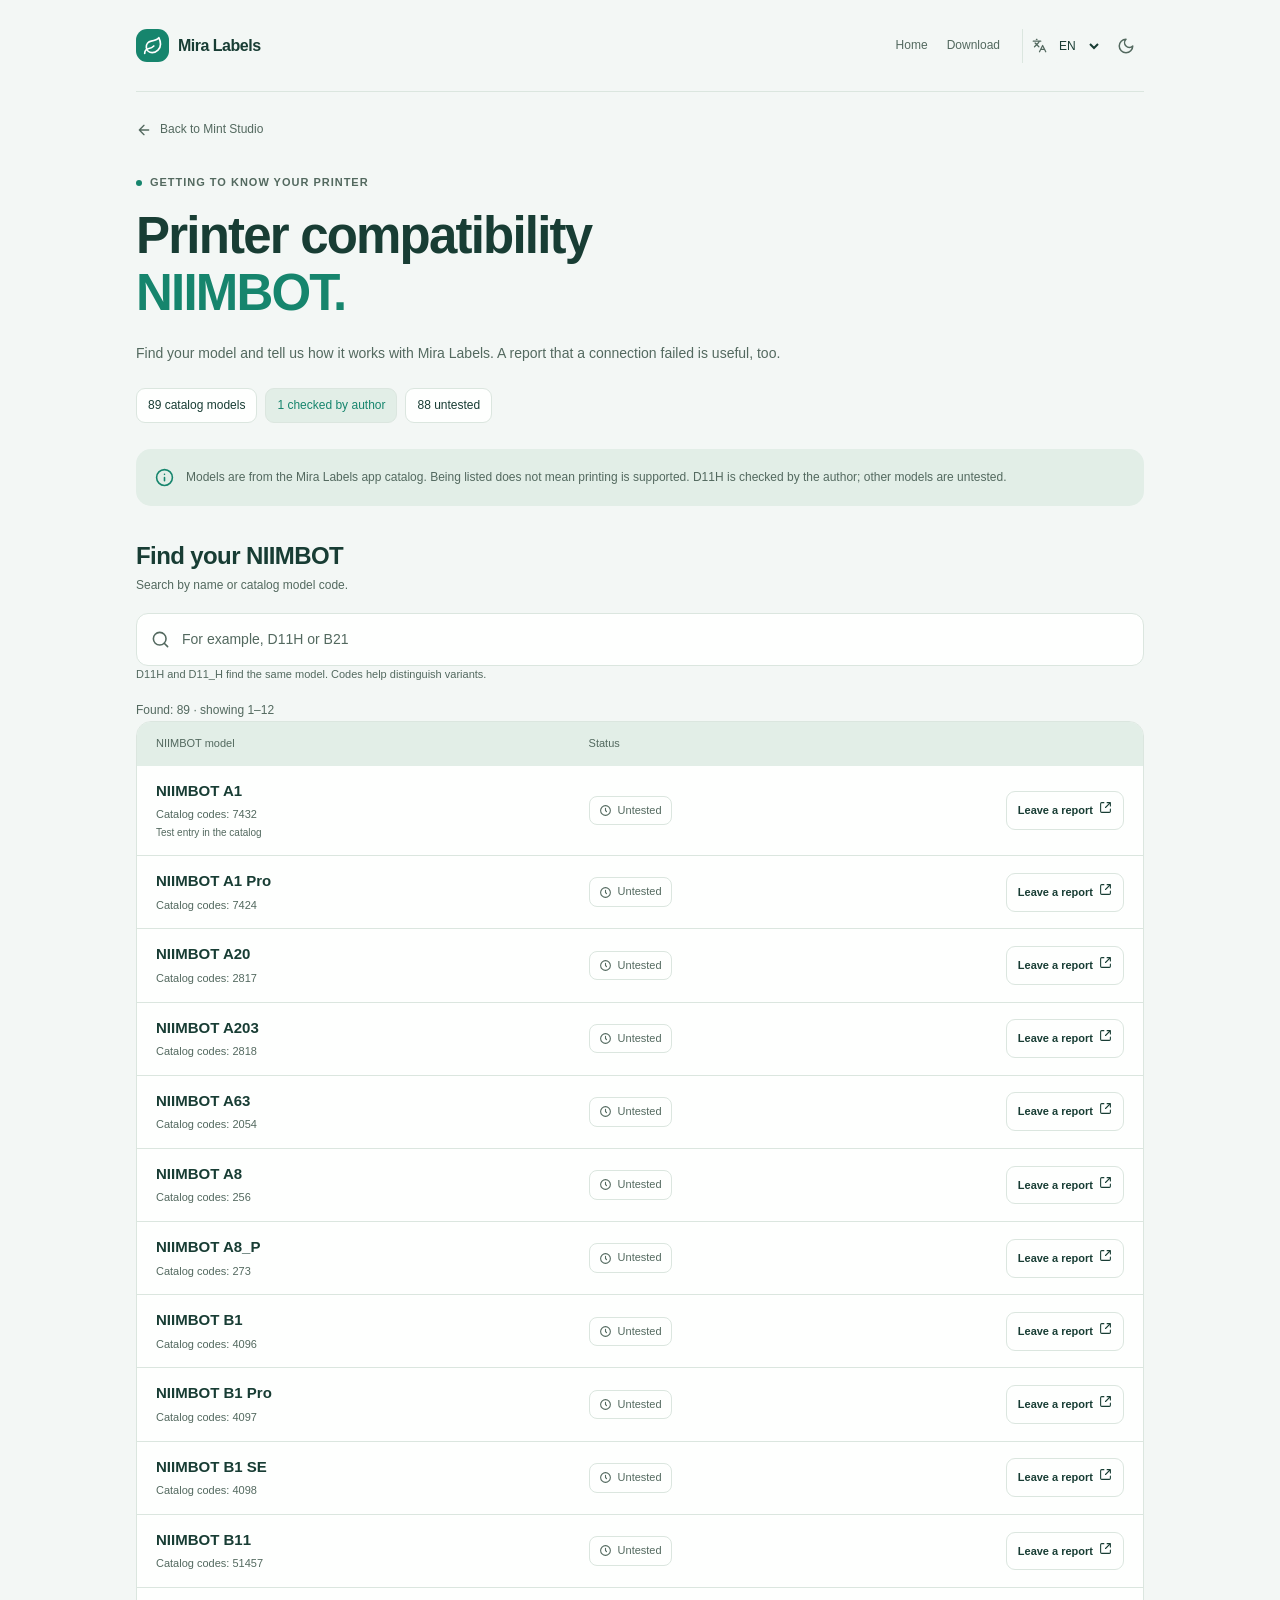
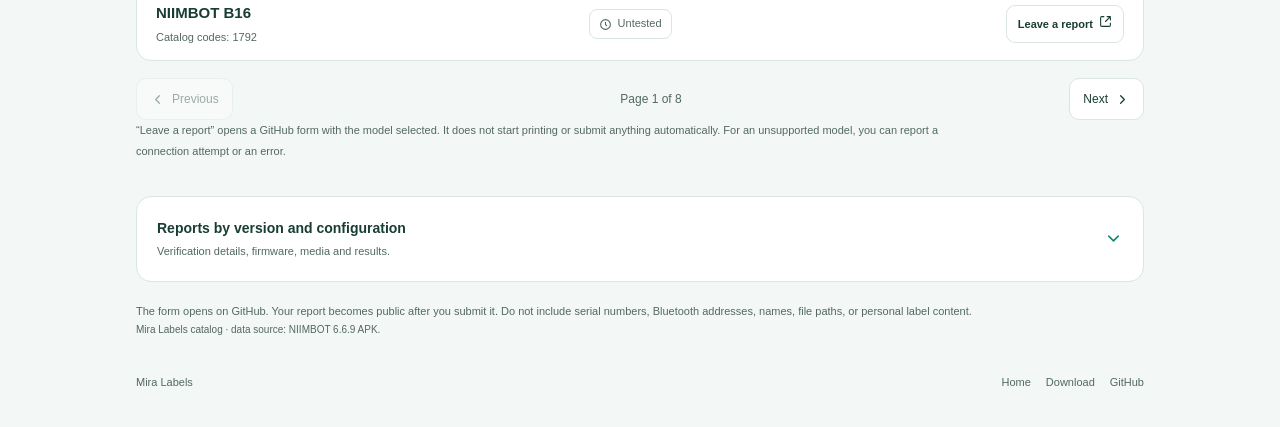
==== compatibility.html @ 4b09f917 "Add searchable compatibility catalog matching all 89 app models" ====
<!doctype html>
<html lang="ru" data-theme="light">
<head>
  <meta charset="utf-8">
  <meta name="viewport" content="width=device-width, initial-scale=1">
  <meta name="color-scheme" content="light dark">
  <meta name="description" content="Найдите свой принтер NIIMBOT в каталоге совместимости Мира Этикетки и оставьте отчёт. D11H проверен автором; остальные модели пока не проверены.">
  <title>Совместимость NIIMBOT — Мира Этикетки</title>
  <link rel="icon" type="image/svg+xml" href="assets/favicon.svg">
  <script src="assets/preferences.js?v=catalog-20261018"></script>
  <link rel="stylesheet" href="assets/site.css?v=catalog-20261018">
  <link rel="stylesheet" href="assets/compatibility.css?v=catalog-20261018">
  <link rel="stylesheet" href="assets/catalog-page.css?v=catalog-20261018">
  <script src="assets/models.js?v=catalog-20261018" defer></script>
  <script src="assets/registry.js?v=catalog-20261018" defer></script>
  <script src="assets/community.js?v=catalog-20261018" defer></script>
  <script src="assets/catalog-page.js?v=catalog-20261018" defer></script>
</head>
<body>
<div id="mira-label-landing">
  <div class="ml-page ml-catalog-page">
    <a class="ml-skip" href="#main" data-i18n="skipContent">Перейти к содержимому</a>
    <div class="ml-shell">
      <header class="ml-nav">
        <a class="ml-brand" href="./"><span class="ml-mark"><svg aria-hidden="true" focusable="false" xmlns="http://www.w3.org/2000/svg" width="24" height="24" viewBox="0 0 24 24" fill="none" stroke="currentColor" stroke-width="2" stroke-linecap="round" stroke-linejoin="round"><path d="M11 20A7 7 0 0 1 9.8 6.1C15.5 5 17 4.48 19 2c1 2 2 4.18 2 8 0 5.5-4.78 10-10 10Z"/><path d="M2 21c0-3 1.85-5.36 5.08-6C9.5 14.52 12 13 13 12"/></svg></span><span data-i18n="brand">Мира Этикетки</span></a>
        <nav class="ml-links" aria-label="Навигация" data-i18n-aria="navigation"><a href="./" data-i18n="home">На главную</a><a href="./#download" data-i18n="download">Скачать</a></nav>
        <div class="ml-nav-controls">
          <label class="ml-language"><svg aria-hidden="true" focusable="false" xmlns="http://www.w3.org/2000/svg" width="24" height="24" viewBox="0 0 24 24" fill="none" stroke="currentColor" stroke-width="2" stroke-linecap="round" stroke-linejoin="round"><path d="m5 8 6 6m-7 0 6-6 2-3M2 5h12M7 2h1m14 20-5-10-5 10M14 18h6"/></svg><select data-lang aria-label="Язык сайта"><option value="ru">RU</option><option value="en">EN</option><option value="zh-CN">中文</option></select></label>
          <button type="button" class="ml-theme" data-toggle-theme aria-label="Тёмная тема"><svg aria-hidden="true" focusable="false" xmlns="http://www.w3.org/2000/svg" width="24" height="24" viewBox="0 0 24 24" fill="none" stroke="currentColor" stroke-width="2" stroke-linecap="round" stroke-linejoin="round"><path d="M12 3a6 6 0 0 0 9 9 9 9 0 1 1-9-9Z"/></svg></button>
        </div>
      </header>
      <main id="main">
        <section class="ml-catalog-hero" aria-labelledby="catalog-title">
          <a class="ml-catalog-back" href="./"><svg aria-hidden="true" focusable="false" viewBox="0 0 24 24" fill="none" stroke="currentColor" stroke-width="2" stroke-linecap="round" stroke-linejoin="round"><path d="m12 19-7-7 7-7m-7 7h14"/></svg><span data-i18n="backHome">К Мятной студии</span></a>
          <div class="ml-kicker"><span class="ml-dot"></span><span data-i18n="catalogKicker">Знакомимся с вашим принтером</span></div>
          <h1 id="catalog-title" class="ml-title"><span data-i18n="catalogTitle">Совместимость принтеров</span><br><span class="ml-accent">NIIMBOT.</span></h1>
          <p class="ml-lede" data-i18n="catalogIntro">Найдите свою модель и расскажите, как она работает с Мира Этикетки. Даже отчёт о том, что подключиться не удалось, помогает.</p>
          <div class="ml-catalog-totals" aria-live="polite" data-catalog-totals></div>
        </section>

        <aside class="ml-catalog-notice"><svg aria-hidden="true" focusable="false" viewBox="0 0 24 24" fill="none" stroke="currentColor" stroke-width="2" stroke-linecap="round" stroke-linejoin="round"><circle cx="12" cy="12" r="10"/><path d="M12 16v-4m0-4h.01"/></svg><p data-i18n="catalogNotice">Здесь модели из каталога Мира Этикетки. Наличие в списке не означает готовую поддержку печати. D11H проверен автором; остальные модели пока не проверены.</p></aside>

        <section class="ml-catalog" aria-labelledby="models-title">
          <div class="ml-catalog-heading"><h2 id="models-title" data-i18n="modelsTitle">Найдите свой NIIMBOT</h2><p data-i18n="modelsHint">По названию или коду модели из каталога.</p></div>
          <div class="ml-catalog-tools">
            <label class="ml-catalog-search"><span class="ml-visually-hidden" data-i18n="searchLabel">Поиск принтера</span><svg aria-hidden="true" focusable="false" viewBox="0 0 24 24" fill="none" stroke="currentColor" stroke-width="2" stroke-linecap="round" stroke-linejoin="round"><circle cx="11" cy="11" r="8"/><path d="m21 21-4.3-4.3"/></svg><input type="search" data-catalog-search placeholder="Например, D11H или B21" aria-describedby="catalog-search-help" autocomplete="off" maxlength="100"><button type="button" data-catalog-clear aria-label="Очистить поиск" hidden><svg aria-hidden="true" focusable="false" viewBox="0 0 24 24" fill="none" stroke="currentColor" stroke-width="2" stroke-linecap="round"><path d="m18 6-12 12M6 6l12 12"/></svg></button></label>
            <p id="catalog-search-help" class="ml-catalog-search-help" data-i18n="searchHelp">D11H и D11_H найдут одну и ту же модель. Коды помогают отличить варианты.</p>
          </div>
          <p class="ml-catalog-count" role="status" aria-live="polite" aria-atomic="true" data-catalog-count>Загружаем каталог…</p>
          <div class="ml-catalog-error" data-catalog-error role="status" hidden></div>
          <div class="ml-catalog-empty" data-catalog-empty hidden><svg aria-hidden="true" focusable="false" viewBox="0 0 24 24" fill="none" stroke="currentColor" stroke-width="1.6" stroke-linecap="round"><circle cx="10" cy="10" r="7"/><path d="m21 21-5-5m-9-6h6"/></svg><h3 data-i18n="emptyTitle">Такую модель пока не нашли</h3><p data-i18n="emptyBody">Проверьте название на корпусе или попробуйте короткую часть названия.</p><button class="ml-button ml-secondary" type="button" data-empty-clear data-i18n="clearSearch">Очистить поиск</button></div>
          <table class="ml-model-table" data-catalog-table hidden>
            <caption class="ml-visually-hidden" data-i18n="tableCaption">Модели NIIMBOT и статус проверки Мира Этикетки</caption>
            <thead><tr><th scope="col" data-i18n="modelHeading">Модель NIIMBOT</th><th scope="col" data-i18n="statusHeading">Статус</th><th scope="col"><span class="ml-visually-hidden" data-i18n="actionHeading">Ваш отчёт</span></th></tr></thead>
            <tbody data-model-list></tbody>
          </table>
          <nav class="ml-catalog-pagination" data-catalog-pagination aria-label="Страницы каталога" hidden>
            <button type="button" data-page-prev><svg aria-hidden="true" focusable="false" viewBox="0 0 24 24" fill="none" stroke="currentColor" stroke-width="2" stroke-linecap="round" stroke-linejoin="round"><path d="m15 18-6-6 6-6"/></svg><span data-i18n="previous">Назад</span></button>
            <span data-page-label aria-live="polite" aria-atomic="true"></span>
            <button type="button" data-page-next><span data-i18n="next">Далее</span><svg aria-hidden="true" focusable="false" viewBox="0 0 24 24" fill="none" stroke="currentColor" stroke-width="2" stroke-linecap="round" stroke-linejoin="round"><path d="m9 18 6-6-6-6"/></svg></button>
          </nav>
          <p class="ml-catalog-report-note" data-i18n="reportNote">«Оставить отчёт» открывает форму GitHub с выбранной моделью. Это не запускает печать и ничего не отправляет автоматически. Для неподдерживаемой модели можно сообщить о подключении или ошибке.</p>
        </section>

        <details id="version-reports" class="ml-version-reports">
          <summary><span><strong data-i18n="versionReportsTitle">Отчёты по версиям и конфигурациям</strong><span data-i18n="versionReportsSummary">Подробности проверок, прошивки, бумага и результаты.</span></span><svg aria-hidden="true" focusable="false" viewBox="0 0 24 24" fill="none" stroke="currentColor" stroke-width="2" stroke-linecap="round" stroke-linejoin="round"><path d="m6 9 6 6 6-6"/></svg></summary>
          <div class="ml-version-reports-body">
            <p class="ml-catalog-evidence-intro" data-i18n="communityIntro">Здесь собираются рассмотренные отчёты пользователей. Успех относится к указанным версии приложения, прошивке, подключению и бумаге — его нельзя переносить на все принтеры.</p>
            <div class="ml-registry-summary" data-registry-summary></div>
            <div class="ml-registry-list" data-registry-list></div>
            <p class="ml-local-baseline" data-i18n="baseline">D11H — проверено автором. Реальная печать подтверждена; зафиксированная конфигурация: Мира Этикетки 0.1.1, прошивка 4.28, Bluetooth BLE. Эта отметка модели не входит в число публичных отчётов и не означает отдельную проверку каждой новой сборки.</p>
            <p class="ml-catalog-evidence-intro" data-i18n="reviewNote">Новые Issues не меняют статус автоматически. Автор проверяет данные и добавляет их в реестр. Сообщение об успехе — ещё не обещание совместимости.</p>
            <a class="ml-text-link" data-report-link href="https://github.com/MerryGrim/MiraLabel/issues/new?template=report-ru.yml" target="_blank" rel="noopener noreferrer" data-i18n="reportButton">Сообщить о проверке</a>
          </div>
        </details>
        <p class="ml-catalog-privacy" data-i18n="reportPrivacy">Форма открывается на GitHub. Отчёт станет публичным после вашей отправки. Не добавляйте серийный номер, Bluetooth-адрес, имена, пути к файлам или личные этикетки.</p>
      </main>
      <p class="ml-catalog-source" data-i18n="catalogSource">Каталог Мира Этикетки · источник данных: NIIMBOT 6.6.9 APK.</p>
      <footer class="ml-footer"><span data-i18n="brand">Мира Этикетки</span><div><a href="./" data-i18n="home">На главную</a><a href="./#download" data-i18n="download">Скачать</a><a href="https://github.com/MerryGrim/MiraLabel" target="_blank" rel="noopener noreferrer">GitHub</a></div></footer>
    </div>
  </div>
</div>
</body>
</html>
---- assets/site.css ----
:root {color-scheme:light dark}
html {scroll-behavior:smooth}
body {margin:0}

#mira-label-landing { width:100%; background:transparent; }
#mira-label-landing .ml-page {
  --ml-bg:light-dark(#f3f7f5,#11191f);--ml-surface:light-dark(#fefffe,#1b252c);--ml-ink:light-dark(#183d34,#e5f0eb);
  --ml-muted:light-dark(#53695f,#9baea7);--ml-accent:light-dark(#16856d,#78e0d1);--ml-accent-ink:light-dark(#ffffff,#102a25);
  --ml-line:light-dark(#dbe6df,#34433f);--ml-wash:light-dark(#e2eee7,#20332e);--ml-paper:light-dark(#ffffff,#f5f6ef);--ml-paper-ink:#172e25;
  --ml-radius:22px;--ml-title:54px; color-scheme:light dark; background:var(--ml-bg);color:var(--ml-ink);
  font-family:Manrope,"Segoe UI","Microsoft YaHei",sans-serif;font-size:14px;line-height:1.6;
  min-height:100vh; border-radius:0; overflow:hidden; isolation:isolate;
  transition:background-color .22s,color .22s;
}
html[data-theme="light"] #mira-label-landing .ml-page {color-scheme:light}
html[data-theme="dark"] #mira-label-landing .ml-page {color-scheme:dark}
#mira-label-landing .ml-page * {box-sizing:border-box}
#mira-label-landing .ml-page [hidden] {display:none!important}
#mira-label-landing .ml-page h1,#mira-label-landing .ml-page h2,#mira-label-landing .ml-page h3,#mira-label-landing .ml-page p {margin:0}
#mira-label-landing .ml-page :where(button,select,a) {font-family:inherit;color:inherit}
#mira-label-landing .ml-page button,#mira-label-landing .ml-page select {cursor:pointer}
#mira-label-landing .ml-page button {border:0}
#mira-label-landing .ml-page a {text-decoration:none}
#mira-label-landing .ml-page button:focus-visible,#mira-label-landing .ml-page select:focus-visible,#mira-label-landing .ml-page a:focus-visible {outline:3px solid var(--ml-accent);outline-offset:4px}
#mira-label-landing .ml-page [data-lucide],#mira-label-landing .ml-page svg {flex-shrink:0}
#mira-label-landing .ml-shell {width:min(100%,1120px);margin-inline:auto;padding-inline:clamp(20px,5vw,56px)}
#mira-label-landing .ml-nav {display:flex;align-items:center;justify-content:space-between;gap:22px;min-height:92px;border-bottom:1px solid var(--ml-line)}
#mira-label-landing .ml-brand {display:flex;align-items:center;gap:9px;font-size:16px;font-weight:700;letter-spacing:-.5px;white-space:nowrap}
#mira-label-landing .ml-mark {display:grid;place-items:center;width:33px;height:33px;border-radius:11px;background:var(--ml-accent);color:var(--ml-accent-ink)}
#mira-label-landing .ml-mark svg {width:20px!important;height:20px!important}
#mira-label-landing .ml-links {display:flex;gap:24px;margin-left:auto;font-size:12px;font-weight:500}
#mira-label-landing .ml-links a {color:var(--ml-muted);transition:color .18s}
#mira-label-landing .ml-links a:hover {color:var(--ml-accent)}
#mira-label-landing .ml-nav-controls {display:flex;gap:6px;align-items:center}
#mira-label-landing .ml-language {position:relative;display:flex;align-items:center;gap:5px;padding-left:9px;border-left:1px solid var(--ml-line)}
#mira-label-landing .ml-language svg {width:15px;height:15px;color:var(--ml-muted)}
#mira-label-landing .ml-language select {background:var(--ml-bg);font-size:12px;border:0;border-radius:6px;padding:9px 3px;max-width:83px}
#mira-label-landing .ml-theme {display:grid;place-items:center;width:36px;height:36px;border-radius:10px;background:transparent;color:var(--ml-muted)}
#mira-label-landing .ml-theme:hover {background:var(--ml-wash);color:var(--ml-ink)}
#mira-label-landing .ml-theme svg {width:18px;height:18px}
#mira-label-landing .ml-kicker {display:flex;align-items:center;gap:8px;font-size:11px;letter-spacing:.09em;text-transform:uppercase;font-weight:600;color:var(--ml-muted)}
#mira-label-landing .ml-dot {height:6px;width:6px;border-radius:50%;background:var(--ml-accent);display:inline-block;flex-shrink:0}
#mira-label-landing .ml-title {font-size:var(--ml-title);font-weight:650;line-height:1.09;letter-spacing:-2.7px;text-wrap:balance}
#mira-label-landing .ml-title .ml-accent {color:var(--ml-accent)}
#mira-label-landing .ml-lede {font-size:15px;line-height:1.8;color:var(--ml-muted);text-wrap:pretty}
#mira-label-landing .ml-actions {display:flex;align-items:center;gap:12px;flex-wrap:wrap}
#mira-label-landing .ml-button {display:inline-flex;justify-content:center;align-items:center;gap:8px;padding:12px 19px;border-radius:12px;background:var(--ml-accent);color:var(--ml-accent-ink);font-size:12px;font-weight:650;transition:transform .2s,filter .2s}
#mira-label-landing .ml-button:hover {transform:translateY(-2px);filter:brightness(1.07)}
#mira-label-landing .ml-button svg {width:16px;height:16px}
#mira-label-landing .ml-button.ml-secondary {background:transparent;color:var(--ml-ink);box-shadow:inset 0 0 0 1px var(--ml-line)}
#mira-label-landing .ml-version {color:var(--ml-muted);font-size:11px}
#mira-label-landing .ml-hero-a {text-align:center;padding-top:58px;padding-bottom:35px}
#mira-label-landing .ml-hero-a .ml-kicker {justify-content:center;margin-bottom:22px}
#mira-label-landing .ml-hero-a .ml-lede {max-width:510px;margin:22px auto 25px}
#mira-label-landing .ml-hero-a .ml-actions {justify-content:center;margin-bottom:14px}
#mira-label-landing .ml-editor-a {position:relative;padding-top:30px;padding-bottom:49px}
#mira-label-landing .ml-editor-a::before {content:"";position:absolute;z-index:-1;inset:30px -7% 35%;border-radius:50%;background:radial-gradient(ellipse,var(--ml-wash),transparent 67%)}
#mira-label-landing .ml-editor-frame {position:relative;line-height:0;overflow:hidden;border-radius:var(--ml-radius);border:1px solid var(--ml-line);background:var(--ml-surface);box-shadow:0 20px 60px light-dark(#143b2921,#00000042)}
#mira-label-landing .ml-editor-frame img {width:100%;height:auto;display:block;aspect-ratio:1.6;object-fit:contain}
#mira-label-landing .ml-screen-caption {display:flex;align-items:center;justify-content:space-between;gap:15px;font-size:11px;color:var(--ml-muted);margin-top:14px;line-height:1.6}
#mira-label-landing .ml-screen-caption span {display:flex;align-items:center;gap:6px}
#mira-label-landing .ml-screen-caption>span {min-width:0}
#mira-label-landing .ml-screen-caption svg {width:13px;height:13px}
#mira-label-landing .ml-label-corner {position:absolute;right:-8px;top:2px;transform:rotate(8deg);z-index:1;box-shadow:0 9px 24px light-dark(#1b45351f,#00000050);padding:11px 19px;background:var(--ml-paper);color:var(--ml-paper-ink);border-radius:9px;display:flex;align-items:center;gap:10px;line-height:1.4;font-size:13px;font-weight:650;border:1px solid light-dark(#dce4dc,#c3cec8)}
#mira-label-landing .ml-label-corner svg {width:22px;height:22px}
#mira-label-landing .ml-features {display:grid;grid-template-columns:repeat(3,minmax(0,1fr));gap:28px;padding-block:13px 60px}
#mira-label-landing .ml-feature svg {width:21px;height:21px;margin-bottom:13px;color:var(--ml-accent)}
#mira-label-landing .ml-feature h3 {font-size:14px;font-weight:650;letter-spacing:-.25px;margin-bottom:7px}
#mira-label-landing .ml-feature p {font-size:12px;color:var(--ml-muted);line-height:1.75}
#mira-label-landing .ml-download {padding:31px 35px;border-radius:var(--ml-radius);background:var(--ml-wash);display:grid;grid-template-columns:1fr 1fr;gap:25px;align-items:center}
#mira-label-landing .ml-download h2 {font-size:27px;line-height:1.2;letter-spacing:-1px;font-weight:650;margin-bottom:11px}
#mira-label-landing .ml-download p {font-size:12px;color:var(--ml-muted);max-width:330px}
#mira-label-landing .ml-download-controls {display:grid;gap:12px}
#mira-label-landing .ml-file-choices {display:grid;grid-template-columns:1fr 1fr;gap:8px}
#mira-label-landing .ml-file {text-align:left;display:grid;grid-template-columns:1fr 18px;gap:2px 6px;padding:12px 13px;border-radius:11px;background:var(--ml-surface);box-shadow:inset 0 0 0 1px var(--ml-line);font-size:11px;transition:box-shadow .2s,transform .2s}
#mira-label-landing .ml-file:hover {transform:translateY(-2px)}
#mira-label-landing .ml-file[data-selected="true"] {box-shadow:inset 0 0 0 1.5px var(--ml-accent)}
#mira-label-landing .ml-file b {font-size:12px;font-weight:650}
#mira-label-landing .ml-file small {color:var(--ml-muted);font-size:11px;grid-column:1}
#mira-label-landing .ml-file svg {width:15px;height:15px;grid-column:2;grid-row:1/3;align-self:center;opacity:.2}
#mira-label-landing .ml-file[data-selected="true"] svg {opacity:1;color:var(--ml-accent)}
#mira-label-landing .ml-format-line {display:flex;align-items:center;gap:7px;color:var(--ml-accent);font-size:11px;min-height:18px}
#mira-label-landing .ml-format-line svg {width:13px;height:13px}
#mira-label-landing .ml-compatibility {font-size:11px;line-height:1.75;color:var(--ml-muted);padding:17px 3px 0}
#mira-label-landing .ml-footer {display:flex;align-items:center;justify-content:space-between;gap:20px;padding-block:36px;font-size:11px;color:var(--ml-muted)}
#mira-label-landing .ml-footer a {display:inline-flex;align-items:center;gap:6px}
#mira-label-landing .ml-footer svg {width:14px;height:14px}
#mira-label-landing .ml-footer .ml-footer-brand {color:var(--ml-ink);font-weight:600}




























#mira-label-landing .ml-page-b .ml-download {background:var(--ml-surface);border:1px solid var(--ml-line)}
#mira-label-landing .ml-page-b .ml-file {background:var(--ml-bg)}
#mira-label-landing .ml-page-b .ml-footer {padding-top:39px}
#mira-label-landing .ml-scroll-target {scroll-margin-top:18px}
@media(max-width:820px) {
  #mira-label-landing .ml-links {display:none}
  #mira-label-landing .ml-page {--ml-title:46px}







  #mira-label-landing .ml-download {padding:27px;gap:22px}
}
@media(max-width:600px) {
  #mira-label-landing .ml-page {--ml-title:38px}
  #mira-label-landing .ml-nav {min-height:77px;gap:10px}
  #mira-label-landing .ml-brand {font-size:14px;gap:7px}
  #mira-label-landing .ml-mark {width:29px;height:29px;border-radius:9px}
  #mira-label-landing .ml-mark svg {width:18px;height:18px}
  #mira-label-landing .ml-nav-controls {gap:1px}
  #mira-label-landing .ml-language {padding-left:5px;border-left:0;gap:2px}
  #mira-label-landing .ml-language svg {display:none}
  #mira-label-landing .ml-language select {max-width:75px}
  #mira-label-landing .ml-theme {width:32px;height:34px}
  #mira-label-landing .ml-title {letter-spacing:-1.8px}
  #mira-label-landing .ml-hero-a {padding-top:42px;padding-bottom:22px}
  #mira-label-landing .ml-hero-a .ml-lede {font-size:14px;line-height:1.75;margin-top:20px}
  #mira-label-landing .ml-actions {gap:8px}
  #mira-label-landing .ml-actions .ml-button {padding:12px 14px;font-size:11px}
  #mira-label-landing .ml-editor-a {padding-top:30px;padding-bottom:34px}
  #mira-label-landing .ml-label-corner {font-size:11px;padding:8px 12px;top:3px;right:1px;gap:7px}
  #mira-label-landing .ml-label-corner svg {width:18px;height:18px}
  #mira-label-landing .ml-editor-frame {border-radius:12px}
  #mira-label-landing .ml-screen-caption {align-items:flex-start;font-size:11px;gap:10px}
  #mira-label-landing .ml-features {grid-template-columns:1fr;gap:24px;padding-bottom:37px}
  #mira-label-landing .ml-feature {display:grid;grid-template-columns:27px 1fr;gap:2px 12px}
  #mira-label-landing .ml-feature svg {grid-row:1/3;margin:2px 0 0}
  #mira-label-landing .ml-feature h3 {margin:0}
  #mira-label-landing .ml-feature p {grid-column:2}
  #mira-label-landing .ml-download {grid-template-columns:1fr;padding:24px 21px;gap:23px}
  #mira-label-landing .ml-download h2 {font-size:26px}
  #mira-label-landing .ml-footer {flex-wrap:wrap;gap:12px;font-size:11px;padding-block:25px}












}
@media(prefers-reduced-motion:reduce) {#mira-label-landing .ml-page,#mira-label-landing .ml-page * {transition:none!important;scroll-behavior:auto!important}}

#mira-label-landing .ml-download-button {width:100%;font-size:12px;min-height:44px}
#mira-label-landing .ml-file {color:var(--ml-ink)}
#mira-label-landing [aria-disabled="true"] {opacity:.5;cursor:wait}
#mira-label-landing .ml-version a {text-decoration:underline;text-underline-offset:3px}
#mira-label-landing .ml-status {margin-top:12px;font-size:12px;color:var(--ml-muted)}
#mira-label-landing .ml-skip {position:absolute;top:-100px;left:16px;z-index:10;background:var(--ml-accent);color:var(--ml-accent-ink);padding:10px 16px;border-radius:8px}
#mira-label-landing .ml-skip:focus {top:8px}
#mira-label-landing .ml-feature h2 {font-size:14px;font-weight:650;letter-spacing:-.25px;margin-bottom:7px}
@media(max-width:600px) {#mira-label-landing .ml-feature h2 {margin:0}}
@media(prefers-reduced-motion:reduce) {html {scroll-behavior:auto}}
---- assets/compatibility.css ----
#mira-label-landing .ml-product-line {display:flex;justify-content:center;align-items:center;gap:14px;flex-wrap:wrap;margin:25px auto 0;line-height:1.25}
#mira-label-landing .ml-product-line strong {font-size:clamp(25px,3.5vw,35px);font-weight:650;letter-spacing:-.8px;color:var(--ml-ink)}
#mira-label-landing .ml-product-line span {font-size:14px;color:var(--ml-accent);padding:7px 11px;border-radius:9px;background:var(--ml-wash)}
#mira-label-landing .ml-hero-a .ml-lede {max-width:580px;margin-top:19px}
#mira-label-landing .ml-hero-scope {max-width:580px;margin:-10px auto 24px!important;font-size:12px;line-height:1.8;color:var(--ml-muted)}
#mira-label-landing .ml-links {gap:19px}
#mira-label-landing .ml-community {padding-block:8px 48px}
#mira-label-landing .ml-community-heading {display:flex;justify-content:space-between;align-items:flex-start;gap:25px;margin-bottom:24px}
#mira-label-landing .ml-community-heading h2 {font-size:29px;line-height:1.25;letter-spacing:-1px;font-weight:650;margin-bottom:11px}
#mira-label-landing .ml-community-heading p {font-size:13px;color:var(--ml-muted);max-width:620px;line-height:1.8}
#mira-label-landing .ml-report-button {white-space:nowrap;flex-shrink:0}
#mira-label-landing .ml-registry-summary {display:flex;gap:12px 25px;flex-wrap:wrap;margin-bottom:19px;font-size:12px;color:var(--ml-muted)}
#mira-label-landing .ml-registry-summary strong {color:var(--ml-ink);font-weight:650}
#mira-label-landing .ml-registry-list {display:grid;gap:15px}
#mira-label-landing .ml-scope-card {border:1px solid var(--ml-line);border-radius:18px;background:var(--ml-surface);padding:24px;min-width:0}
#mira-label-landing .ml-scope-heading {display:flex;gap:15px;align-items:flex-start;justify-content:space-between}
#mira-label-landing .ml-scope-badges {display:flex;align-items:flex-end;flex-direction:column;gap:7px;min-width:0}
#mira-label-landing .ml-badge[data-status="owner-verified"] {color:var(--ml-accent);border-color:light-dark(#8fcbbc,#347c71);font-weight:650}
#mira-label-landing .ml-scope-heading h3 {font-size:19px;letter-spacing:-.4px;font-weight:650;line-height:1.4}
#mira-label-landing .ml-scope-subtitle {font-size:12px;color:var(--ml-muted);margin-top:4px!important}
#mira-label-landing .ml-badge {display:inline-flex;align-items:center;justify-content:center;gap:6px;flex-shrink:0;max-width:100%;border:1px solid var(--ml-line);background:var(--ml-wash);padding:5px 10px;border-radius:8px;font-size:11px;color:var(--ml-ink);text-align:center;line-height:1.5}
#mira-label-landing .ml-badge[data-status="failed"],#mira-label-landing .ml-badge[data-status="mixed"] {background:light-dark(#f8e9e6,#402a29);border-color:light-dark(#e4c4bc,#79524a);color:light-dark(#813c2c,#f3b5a6)}
#mira-label-landing .ml-badge[data-status="partial"] {background:light-dark(#f4eedf,#3c3425);border-color:light-dark(#ded1ae,#73613c);color:light-dark(#72551a,#e6cc8e)}
#mira-label-landing .ml-scope-details {display:grid;grid-template-columns:repeat(4,minmax(0,1fr));gap:15px 20px;margin:20px 0;padding:17px 0;border-block:1px solid var(--ml-line)}
#mira-label-landing .ml-scope-details div {min-width:0}
#mira-label-landing .ml-scope-details dt {font-size:11px;color:var(--ml-muted);margin-bottom:4px}
#mira-label-landing .ml-scope-details dd {font-size:12px;color:var(--ml-ink);margin:0;overflow-wrap:anywhere}
#mira-label-landing .ml-scope-counts {display:flex;gap:10px 18px;flex-wrap:wrap;font-size:12px;color:var(--ml-muted);margin-bottom:13px}
#mira-label-landing .ml-scope-counts strong {color:var(--ml-ink);font-weight:650}
#mira-label-landing .ml-scope-foot {display:flex;align-items:center;justify-content:space-between;gap:16px;font-size:12px;color:var(--ml-muted)}
#mira-label-landing .ml-text-link {color:var(--ml-accent);text-decoration:underline!important;text-underline-offset:3px;overflow-wrap:anywhere}
#mira-label-landing .ml-evidence {margin-top:15px;border-top:1px solid var(--ml-line);padding-top:14px;font-size:12px}
#mira-label-landing .ml-evidence summary {cursor:pointer;color:var(--ml-accent);padding-block:3px}
#mira-label-landing .ml-evidence ul {list-style:none;margin:14px 0 0;padding:0;display:grid;gap:14px}
#mira-label-landing .ml-evidence li {padding:14px;border:1px solid var(--ml-line);border-radius:10px;overflow-wrap:anywhere}
#mira-label-landing .ml-evidence p {margin-top:6px;color:var(--ml-muted);font-size:12px}
#mira-label-landing .ml-evidence a {color:var(--ml-accent);text-decoration:underline;text-underline-offset:3px}
#mira-label-landing .ml-registry-empty {font-size:12px;color:var(--ml-muted);line-height:1.8;margin:0}
#mira-label-landing .ml-local-baseline {padding:15px 18px;margin-top:15px!important;border-left:3px solid var(--ml-line);font-size:12px;line-height:1.8;color:var(--ml-muted)}
#mira-label-landing .ml-community-notes {display:grid;grid-template-columns:1fr 1fr;gap:22px;margin-top:24px}
#mira-label-landing .ml-community-notes h3 {font-size:14px;font-weight:650;margin-bottom:8px}
#mira-label-landing .ml-community-notes p {font-size:12px;line-height:1.8;color:var(--ml-muted)}
#mira-label-landing .ml-community-notes ol {padding-left:20px;margin:0;display:grid;gap:6px;font-size:12px;line-height:1.8;color:var(--ml-muted)}
#mira-label-landing .ml-community-privacy {margin-top:14px!important}
#mira-label-landing .ml-registry-error {padding:18px;border:1px solid var(--ml-line);border-radius:12px;color:var(--ml-muted)}
#mira-label-landing .ml-compatibility-teaser {display:flex;align-items:center;justify-content:space-between;gap:28px;margin:12px 0 52px;padding:26px;border:1px solid var(--ml-line);border-radius:18px;background:var(--ml-surface)}
#mira-label-landing .ml-compatibility-teaser h2 {font-size:27px;line-height:1.3;letter-spacing:-.8px;margin-bottom:10px}
#mira-label-landing .ml-compatibility-teaser p {font-size:13px;line-height:1.8;color:var(--ml-muted);max-width:600px}
#mira-label-landing .ml-compatibility-summary {display:flex;flex-wrap:wrap;gap:8px;margin-top:15px}
#mira-label-landing .ml-compatibility-summary [hidden] {display:none}
@media(max-width:820px) {
  #mira-label-landing .ml-community-heading {display:block}
  #mira-label-landing .ml-report-button {margin-top:17px}
  #mira-label-landing .ml-scope-details {grid-template-columns:repeat(3,minmax(0,1fr))}
}
@media(max-width:600px) {
  #mira-label-landing .ml-compatibility-teaser {align-items:flex-start;flex-direction:column;gap:20px;padding:20px;margin-bottom:35px}
  #mira-label-landing .ml-compatibility-teaser h2 {font-size:24px}
  #mira-label-landing .ml-product-line {gap:10px;margin-top:21px}
  #mira-label-landing .ml-product-line strong {font-size:27px}
  #mira-label-landing .ml-product-line span {font-size:12px;padding:6px 9px}
  #mira-label-landing .ml-community {padding-top:0;padding-bottom:33px}
  #mira-label-landing .ml-community-heading h2 {font-size:25px}
  #mira-label-landing .ml-scope-card {padding:18px 16px;border-radius:14px}
  #mira-label-landing .ml-scope-heading {display:block}
  #mira-label-landing .ml-scope-heading .ml-badge {margin-top:12px}
  #mira-label-landing .ml-scope-badges {align-items:flex-start;gap:5px;margin-top:12px}
  #mira-label-landing .ml-scope-heading .ml-scope-badges .ml-badge {margin-top:0}
  #mira-label-landing .ml-scope-details {grid-template-columns:repeat(2,minmax(0,1fr));gap:14px 10px}
  #mira-label-landing .ml-scope-foot {align-items:flex-start;flex-direction:column;gap:9px}
  #mira-label-landing .ml-community-notes {grid-template-columns:1fr;gap:21px}
  #mira-label-landing .ml-local-baseline {padding:13px;font-size:11px}
}
---- assets/catalog-page.css ----
#mira-label-landing .ml-catalog-page .ml-shell {max-width:1120px}
#mira-label-landing .ml-catalog-page .ml-nav .ml-links {margin-left:auto}
#mira-label-landing .ml-catalog-page .ml-footer>div {display:flex;gap:15px;flex-wrap:wrap}
#mira-label-landing .ml-catalog-back {display:inline-flex;gap:8px;align-items:center;font-size:12px;color:var(--ml-muted);margin-bottom:35px}
#mira-label-landing .ml-catalog-back:hover {color:var(--ml-accent)}
#mira-label-landing .ml-catalog-back svg {width:16px;height:16px}
#mira-label-landing .ml-catalog-hero {padding:28px 0 26px}
#mira-label-landing .ml-catalog-hero .ml-kicker {margin-bottom:15px}
#mira-label-landing .ml-catalog-hero .ml-title {font-size:clamp(34px,5vw,51px);letter-spacing:-1.8px;line-height:1.13}
#mira-label-landing .ml-catalog-hero .ml-lede {max-width:665px;margin-top:19px;font-size:14px}
#mira-label-landing .ml-catalog-totals {display:flex;gap:8px;flex-wrap:wrap;margin-top:22px;font-size:12px}
#mira-label-landing .ml-catalog-total {display:inline-flex;gap:5px;align-items:center;border:1px solid var(--ml-line);border-radius:9px;padding:7px 11px;background:var(--ml-surface)}
#mira-label-landing .ml-catalog-total strong {font-weight:700}
#mira-label-landing .ml-catalog-total[data-total="verified"] {color:var(--ml-accent);background:var(--ml-wash)}
#mira-label-landing .ml-catalog-notice {display:flex;gap:12px;align-items:flex-start;background:var(--ml-wash);border-radius:15px;padding:17px 19px;margin-bottom:33px;font-size:12px;line-height:1.85;color:var(--ml-muted)}
#mira-label-landing .ml-catalog-notice svg {width:19px;height:19px;color:var(--ml-accent);margin-top:2px}
#mira-label-landing .ml-catalog {padding-bottom:34px}
#mira-label-landing .ml-catalog-heading {margin-bottom:18px}
#mira-label-landing .ml-catalog-heading h2 {font-size:24px;font-weight:650;line-height:1.4;letter-spacing:-.6px}
#mira-label-landing .ml-catalog-heading p {margin-top:4px;font-size:12px;color:var(--ml-muted)}
#mira-label-landing .ml-catalog-tools {margin-bottom:18px}
#mira-label-landing .ml-catalog-search {display:flex;align-items:center;gap:12px;padding:0 14px;min-height:52px;border:1px solid var(--ml-line);border-radius:12px;background:var(--ml-surface);transition:border-color .18s,box-shadow .18s}
#mira-label-landing .ml-catalog-search:focus-within {border-color:var(--ml-accent);box-shadow:0 0 0 3px light-dark(#16856d15,#78e0d116)}
#mira-label-landing .ml-catalog-search>svg {width:19px;height:19px;color:var(--ml-muted)}
#mira-label-landing .ml-catalog-search input {appearance:none;background:transparent;border:0;outline:0;color:var(--ml-ink);font:inherit;width:100%;min-width:0;padding:14px 0;font-size:14px}
#mira-label-landing .ml-catalog-search input::-webkit-search-cancel-button {appearance:none}
#mira-label-landing .ml-catalog-search input::placeholder {color:var(--ml-muted);opacity:1}
#mira-label-landing .ml-catalog-search button {display:grid;place-items:center;flex-shrink:0;width:32px;height:34px;background:transparent;border-radius:8px;color:var(--ml-muted)}
#mira-label-landing .ml-catalog-search button:hover {background:var(--ml-wash)}
#mira-label-landing .ml-catalog-search button svg {width:17px;height:17px}
#mira-label-landing .ml-catalog-search-help {font-size:11px;color:var(--ml-muted);margin-top:8px}
#mira-label-landing .ml-catalog-count {font-size:12px;color:var(--ml-muted);margin-bottom:11px;min-height:20px}
#mira-label-landing .ml-model-table {border-spacing:0;width:100%;border:1px solid var(--ml-line);border-radius:15px;overflow:hidden;background:var(--ml-surface);table-layout:fixed}
#mira-label-landing .ml-model-table th {text-align:left;font-weight:500;color:var(--ml-muted);background:var(--ml-wash);padding:13px 19px;font-size:11px}
#mira-label-landing .ml-model-table th:nth-child(1) {width:43%}
#mira-label-landing .ml-model-table th:nth-child(2) {width:29%}
#mira-label-landing .ml-model-table th:nth-child(3) {width:28%}
#mira-label-landing .ml-model-table td {padding:14px 19px;border-top:1px solid var(--ml-line);vertical-align:middle;overflow-wrap:anywhere}
#mira-label-landing .ml-model-table tbody tr:first-child td {border-top:0}
#mira-label-landing .ml-model-name {font-size:15px;font-weight:650;line-height:1.5}
#mira-label-landing .ml-model-codes {font-size:11px;color:var(--ml-muted);margin-top:3px!important;line-height:1.7}
#mira-label-landing .ml-model-test {display:block;font-size:10px;color:var(--ml-muted);font-weight:400;line-height:1.7}
#mira-label-landing .ml-model-status {display:inline-flex;align-items:center;gap:6px;padding:5px 9px;border:1px solid var(--ml-line);border-radius:8px;font-size:11px;color:var(--ml-muted);line-height:1.6;max-width:100%}
#mira-label-landing .ml-model-status svg {width:13px;height:13px}
#mira-label-landing .ml-model-status[data-status="owner-verified"] {color:var(--ml-accent);background:var(--ml-wash);border-color:light-dark(#a8d3c8,#3c6c61);font-weight:600}
#mira-label-landing .ml-model-table td:last-child {text-align:right}
#mira-label-landing .ml-model-report {display:inline-flex;align-items:center;justify-content:center;gap:6px;padding:9px 11px;border:1px solid var(--ml-line);border-radius:9px;font-size:11px;font-weight:600;line-height:1.7;min-height:38px;color:var(--ml-ink);transition:background .18s,border-color .18s;white-space:nowrap}
#mira-label-landing .ml-model-report:hover {border-color:var(--ml-accent);background:var(--ml-wash)}
#mira-label-landing .ml-model-report svg {width:13px;height:13px}
#mira-label-landing .ml-catalog-pagination {display:flex;align-items:center;justify-content:space-between;gap:15px;margin-top:17px;font-size:12px}
#mira-label-landing .ml-catalog-pagination button {display:flex;align-items:center;gap:7px;justify-content:center;border:1px solid var(--ml-line);background:var(--ml-surface);border-radius:10px;min-height:42px;padding:9px 13px;font-size:12px}
#mira-label-landing .ml-catalog-pagination button svg {width:15px;height:15px}
#mira-label-landing .ml-catalog-pagination button:hover:not(:disabled) {background:var(--ml-wash);border-color:var(--ml-accent)}
#mira-label-landing .ml-catalog-pagination button:disabled {opacity:.4;cursor:default}
#mira-label-landing .ml-catalog-pagination [data-page-label] {text-align:center;color:var(--ml-muted)}
#mira-label-landing .ml-catalog-report-note {margin-top:18px;font-size:11px;line-height:1.9;color:var(--ml-muted);max-width:820px}
#mira-label-landing .ml-catalog-empty {padding:40px 24px;text-align:center;border:1px solid var(--ml-line);border-radius:15px;background:var(--ml-surface)}
#mira-label-landing .ml-catalog-empty>svg {color:var(--ml-muted);width:35px;height:35px;margin-bottom:10px}
#mira-label-landing .ml-catalog-empty h3 {font-size:17px;font-weight:600}
#mira-label-landing .ml-catalog-empty p {margin:7px auto 20px;font-size:12px;color:var(--ml-muted);max-width:360px}
#mira-label-landing .ml-catalog-error {border:1px solid var(--ml-line);border-radius:12px;padding:19px;font-size:12px;color:var(--ml-muted);background:var(--ml-surface);margin-bottom:14px;line-height:1.8}
#mira-label-landing .ml-version-reports {border:1px solid var(--ml-line);border-radius:15px;background:var(--ml-surface);margin-bottom:19px}
#mira-label-landing .ml-version-reports>summary {cursor:pointer;padding:20px;display:flex;align-items:center;justify-content:space-between;gap:15px;list-style:none;border-radius:15px}
#mira-label-landing .ml-version-reports>summary::-webkit-details-marker {display:none}
#mira-label-landing .ml-version-reports>summary:focus-visible {outline:3px solid var(--ml-accent);outline-offset:4px}
#mira-label-landing .ml-version-reports>summary strong {font-size:14px;font-weight:600;display:block}
#mira-label-landing .ml-version-reports>summary span span {display:block;font-size:11px;color:var(--ml-muted);margin-top:4px}
#mira-label-landing .ml-version-reports>summary>svg {width:19px;height:19px;transition:transform .2s;color:var(--ml-accent)}
#mira-label-landing .ml-version-reports[open]>summary>svg {transform:rotate(180deg)}
#mira-label-landing .ml-version-reports-body {padding:0 20px 23px}
#mira-label-landing .ml-catalog-evidence-intro {font-size:12px;line-height:1.9;color:var(--ml-muted);margin-bottom:20px}
#mira-label-landing .ml-version-reports-body .ml-local-baseline {margin-bottom:20px!important}
#mira-label-landing .ml-catalog-privacy {font-size:11px;line-height:1.9;color:var(--ml-muted);margin-bottom:37px}
#mira-label-landing .ml-catalog-source {font-size:10px;color:var(--ml-muted);margin-bottom:14px}
#mira-label-landing .ml-visually-hidden {position:absolute;width:1px;height:1px;padding:0;margin:-1px;overflow:hidden;clip:rect(0,0,0,0);white-space:nowrap;border:0}
@media(max-width:720px) {
  #mira-label-landing .ml-catalog-page .ml-nav .ml-links {display:none}
  #mira-label-landing .ml-model-table th:nth-child(1) {width:37%}
  #mira-label-landing .ml-model-table th:nth-child(2) {width:31%}
  #mira-label-landing .ml-model-table th:nth-child(3) {width:32%}
  #mira-label-landing .ml-model-table td,#mira-label-landing .ml-model-table th {padding-inline:13px}
}
@media(max-width:540px) {
  #mira-label-landing .ml-catalog-hero {padding-top:23px}
  #mira-label-landing .ml-catalog-back {margin-bottom:27px}
  #mira-label-landing .ml-catalog-hero .ml-title {font-size:34px;letter-spacing:-1.2px}
  #mira-label-landing .ml-catalog-hero .ml-lede {font-size:13px;line-height:1.85}
  #mira-label-landing .ml-catalog-notice {padding:15px;gap:10px;font-size:11px;margin-bottom:26px}
  #mira-label-landing .ml-catalog-heading h2 {font-size:22px}
  #mira-label-landing .ml-catalog-total {font-size:11px;padding:6px 9px}
  #mira-label-landing .ml-catalog-search {padding-inline:12px;gap:9px}
  #mira-label-landing .ml-catalog-search input {font-size:12px}
  #mira-label-landing .ml-model-table {display:block;border:0;overflow:visible;background:transparent;border-radius:0}
  #mira-label-landing .ml-model-table thead {position:absolute;width:1px;height:1px;overflow:hidden;clip:rect(0,0,0,0)}
  #mira-label-landing .ml-model-table tbody {display:grid;gap:10px}
  #mira-label-landing .ml-model-table tr {display:grid;grid-template-columns:minmax(0,1fr) auto;gap:10px 7px;padding:15px;border:1px solid var(--ml-line);border-radius:13px;background:var(--ml-surface)}
  #mira-label-landing .ml-model-table td {display:block;padding:0;border:0}
  #mira-label-landing .ml-model-table td:first-child {grid-column:1/-1}
  #mira-label-landing .ml-model-table td:nth-child(2) {align-self:center;min-width:0}
  #mira-label-landing .ml-model-table td:last-child {align-self:center}
  #mira-label-landing .ml-model-name {font-size:16px}
  #mira-label-landing .ml-model-status {font-size:10px;padding:5px 7px;gap:4px}
  #mira-label-landing .ml-model-report {font-size:10px;padding:7px 9px;gap:5px;min-height:36px}
  #mira-label-landing .ml-model-report svg {width:12px;height:12px}
  #mira-label-landing .ml-catalog-pagination {gap:8px;font-size:11px}
  #mira-label-landing .ml-catalog-pagination button {font-size:11px;padding:8px 10px;gap:5px}
  #mira-label-landing .ml-version-reports>summary {padding:17px 15px}
  #mira-label-landing .ml-version-reports-body {padding:0 12px 18px}
}
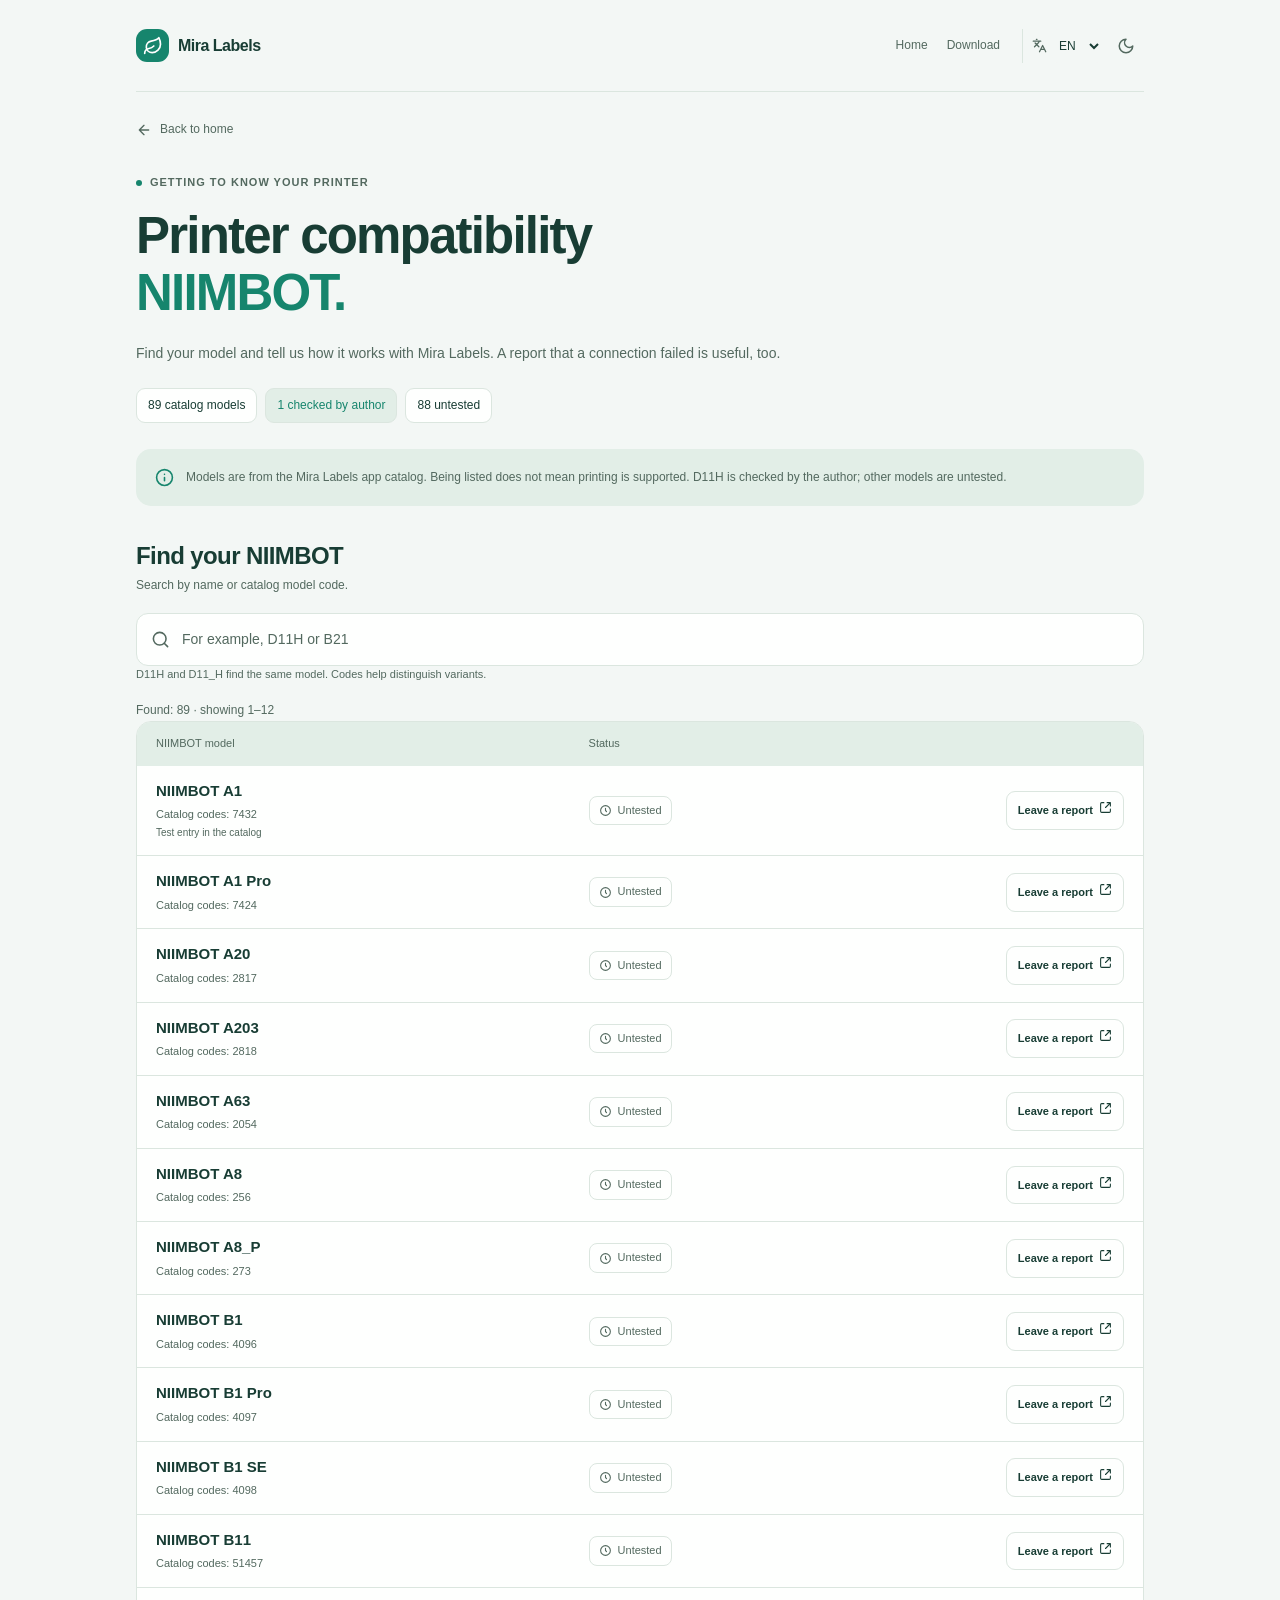
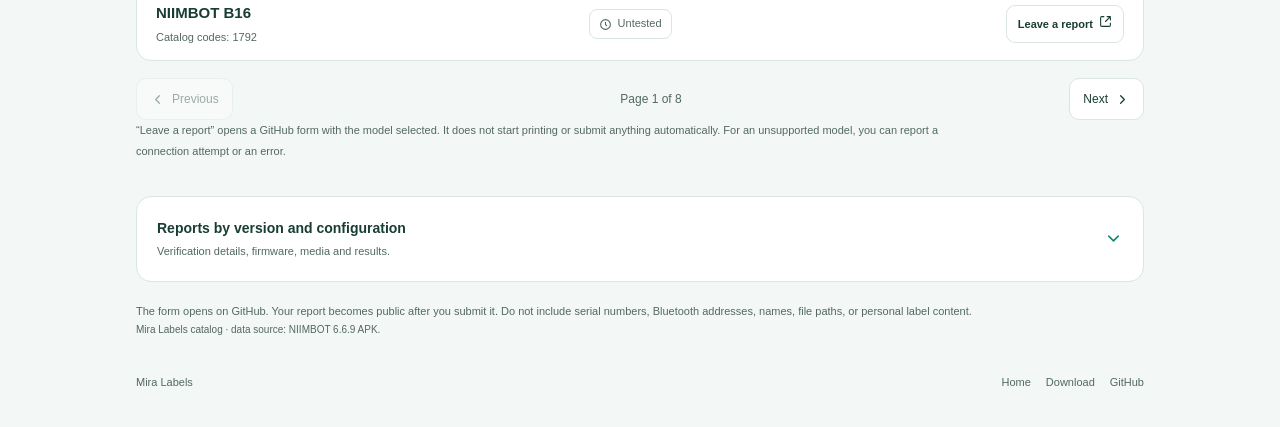
==== commit 89670a66: "Accept app catalog links and simplify landing navigation text" ====
--- a/compatibility.html
+++ b/compatibility.html
@@ -14,7 +14,7 @@
   <script src="assets/models.js?v=catalog-20261018" defer></script>
   <script src="assets/registry.js?v=catalog-20261018" defer></script>
   <script src="assets/community.js?v=catalog-20261018" defer></script>
-  <script src="assets/catalog-page.js?v=catalog-20261018" defer></script>
+  <script src="assets/catalog-page.js?v=app-link-028" defer></script>
 </head>
 <body>
 <div id="mira-label-landing">
@@ -31,7 +31,7 @@
       </header>
       <main id="main">
         <section class="ml-catalog-hero" aria-labelledby="catalog-title">
-          <a class="ml-catalog-back" href="./"><svg aria-hidden="true" focusable="false" viewBox="0 0 24 24" fill="none" stroke="currentColor" stroke-width="2" stroke-linecap="round" stroke-linejoin="round"><path d="m12 19-7-7 7-7m-7 7h14"/></svg><span data-i18n="backHome">К Мятной студии</span></a>
+          <a class="ml-catalog-back" href="./"><svg aria-hidden="true" focusable="false" viewBox="0 0 24 24" fill="none" stroke="currentColor" stroke-width="2" stroke-linecap="round" stroke-linejoin="round"><path d="m12 19-7-7 7-7m-7 7h14"/></svg><span data-i18n="backHome">На главную</span></a>
           <div class="ml-kicker"><span class="ml-dot"></span><span data-i18n="catalogKicker">Знакомимся с вашим принтером</span></div>
           <h1 id="catalog-title" class="ml-title"><span data-i18n="catalogTitle">Совместимость принтеров</span><br><span class="ml-accent">NIIMBOT.</span></h1>
           <p class="ml-lede" data-i18n="catalogIntro">Найдите свою модель и расскажите, как она работает с Мира Этикетки. Даже отчёт о том, что подключиться не удалось, помогает.</p>
